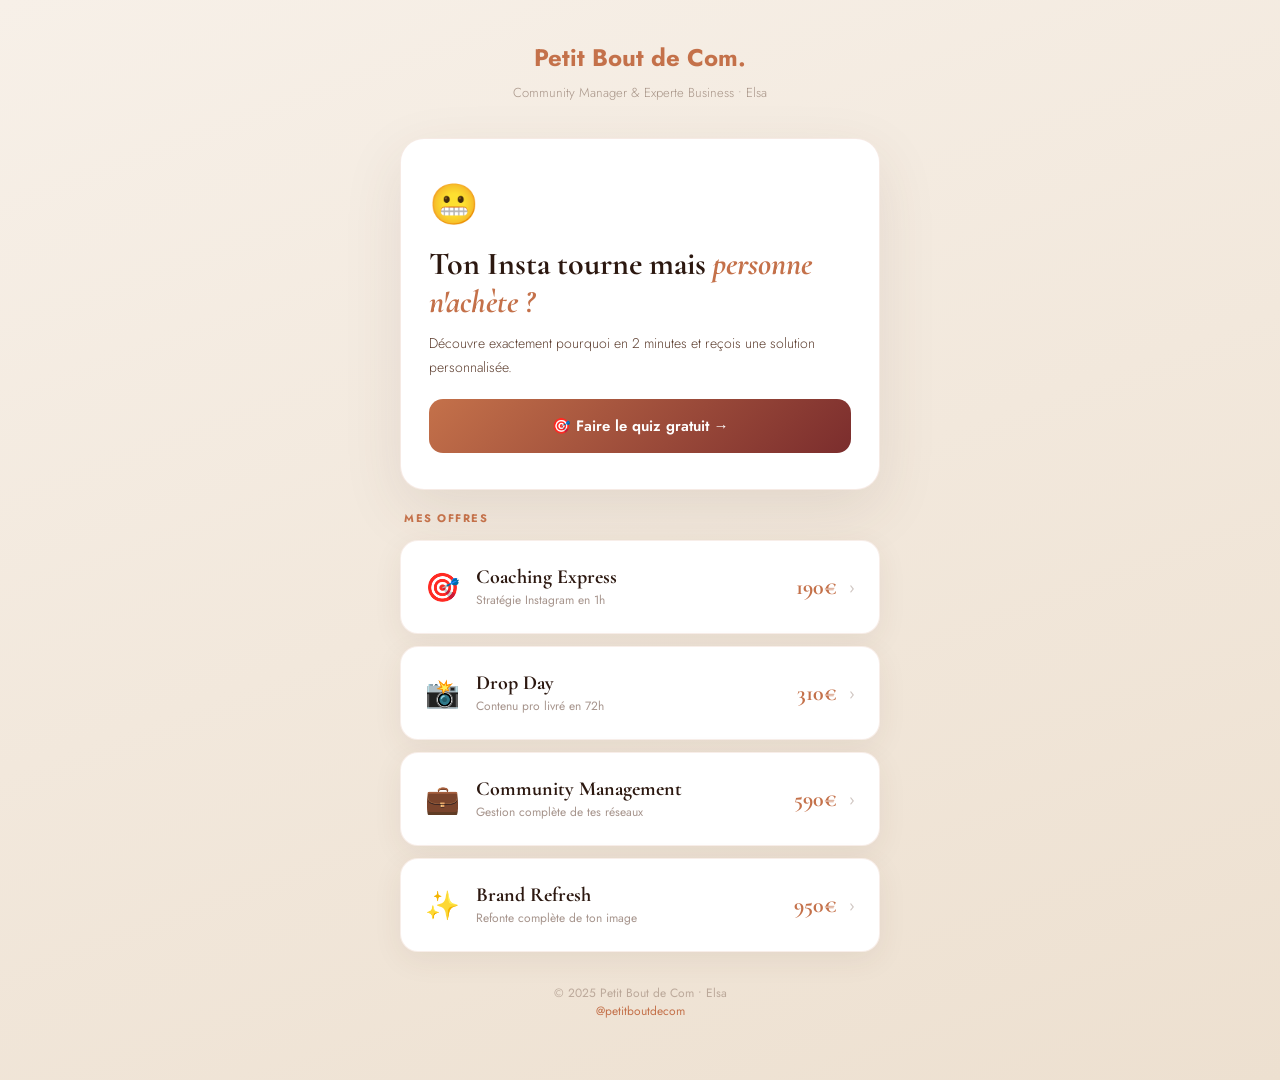
==== index.html @ a1b35b78 "Add files via upload" ====
<!DOCTYPE html>
<html lang="fr">
<head>
  <meta charset="UTF-8" />
  <meta name="viewport" content="width=device-width, initial-scale=1.0" />
  <title>Petit Bout de Com • Elsa</title>
  <link href="https://fonts.googleapis.com/css2?family=Cormorant+Garamond:ital,wght@0,700;1,700&family=Jost:wght@300;400;500;600;700&display=swap" rel="stylesheet" />
  <style>
    * { box-sizing: border-box; margin: 0; padding: 0; }
    body { background: linear-gradient(160deg, #F7F0E8 0%, #EDE0D0 100%); min-height: 100vh; font-family: 'Jost', sans-serif; color: #2C1810; }
    .container { max-width: 520px; margin: 0 auto; padding: 40px 20px; }
    .logo { text-align: center; margin-bottom: 8px; }
    .logo span { font-family: 'Jost', sans-serif; font-size: 24px; font-weight: 700; color: #C4714A; }
    .tagline { text-align: center; color: rgba(92,61,46,0.5); font-size: 13px; font-weight: 300; margin-bottom: 36px; }
    .hero { background: #fff; border-radius: 24px; padding: 36px 28px; box-shadow: 0 20px 60px rgba(92,61,46,0.1); border: 1px solid rgba(196,113,74,0.15); margin-bottom: 20px; }
    .hero-emoji { font-size: 40px; margin-bottom: 12px; }
    .hero h1 { font-family: 'Cormorant Garamond', serif; font-size: 32px; font-weight: 700; line-height: 1.2; margin-bottom: 10px; }
    .hero h1 em { color: #C4714A; }
    .hero p { color: #5C3D2E; font-size: 14px; line-height: 1.7; font-weight: 300; margin-bottom: 20px; }
    .quiz-btn { display: block; width: 100%; background: linear-gradient(135deg, #C4714A, #7B2D2D); color: #fff; border-radius: 14px; padding: 16px 20px; font-size: 15px; font-weight: 600; text-align: center; text-decoration: none; transition: all 0.2s; }
    .quiz-btn:hover { opacity: 0.88; transform: scale(0.98); }
    .section-title { font-size: 11px; font-weight: 700; letter-spacing: 0.14em; text-transform: uppercase; color: #C4714A; margin-bottom: 14px; padding-left: 4px; }
    .offer-card { background: #fff; border-radius: 18px; padding: 24px 24px; box-shadow: 0 8px 30px rgba(92,61,46,0.07); border: 1px solid rgba(196,113,74,0.12); margin-bottom: 12px; text-decoration: none; display: flex; align-items: center; justify-content: space-between; transition: all 0.2s; }
    .offer-card:hover { transform: translateY(-2px); box-shadow: 0 14px 40px rgba(92,61,46,0.12); border-color: rgba(196,113,74,0.3); }
    .offer-left { display: flex; align-items: center; gap: 16px; }
    .offer-emoji { font-size: 28px; }
    .offer-name { font-family: 'Cormorant Garamond', serif; font-size: 20px; font-weight: 700; color: #2C1810; margin-bottom: 2px; }
    .offer-desc { font-size: 12px; color: rgba(92,61,46,0.55); font-weight: 400; }
    .offer-price { font-family: 'Cormorant Garamond', serif; font-size: 22px; font-weight: 700; color: #C4714A; white-space: nowrap; }
    .arrow { color: rgba(92,61,46,0.3); font-size: 16px; margin-left: 8px; }
    .divider { height: 1px; background: rgba(92,61,46,0.08); margin: 20px 0; }
    .footer { text-align: center; color: rgba(92,61,46,0.35); font-size: 12px; margin-top: 32px; padding-bottom: 20px; }
  </style>
</head>
<body>
  <div class="container">
    <div class="logo"><span>Petit Bout de Com.</span></div>
    <p class="tagline">Community Manager & Experte Business • Elsa</p>

    <!-- Hero Quiz -->
    <div class="hero">
      <div class="hero-emoji">😬</div>
      <h1>Ton Insta tourne mais <em>personne n'achète ?</em></h1>
      <p>Découvre exactement pourquoi en 2 minutes et reçois une solution personnalisée.</p>
      <a href="quiz.html" class="quiz-btn">🎯 Faire le quiz gratuit →</a>
    </div>

    <!-- Offres -->
    <p class="section-title">Mes offres</p>

    <a href="coaching-express.html" class="offer-card">
      <div class="offer-left">
        <div class="offer-emoji">🎯</div>
        <div>
          <div class="offer-name">Coaching Express</div>
          <div class="offer-desc">Stratégie Instagram en 1h</div>
        </div>
      </div>
      <div style="display:flex;align-items:center;gap:4px">
        <div class="offer-price">190€</div>
        <div class="arrow">›</div>
      </div>
    </a>

    <a href="drop-day.html" class="offer-card">
      <div class="offer-left">
        <div class="offer-emoji">📸</div>
        <div>
          <div class="offer-name">Drop Day</div>
          <div class="offer-desc">Contenu pro livré en 72h</div>
        </div>
      </div>
      <div style="display:flex;align-items:center;gap:4px">
        <div class="offer-price">310€</div>
        <div class="arrow">›</div>
      </div>
    </a>

    <a href="community-management.html" class="offer-card">
      <div class="offer-left">
        <div class="offer-emoji">💼</div>
        <div>
          <div class="offer-name">Community Management</div>
          <div class="offer-desc">Gestion complète de tes réseaux</div>
        </div>
      </div>
      <div style="display:flex;align-items:center;gap:4px">
        <div class="offer-price">590€</div>
        <div class="arrow">›</div>
      </div>
    </a>

    <a href="brand-refresh.html" class="offer-card">
      <div class="offer-left">
        <div class="offer-emoji">✨</div>
        <div>
          <div class="offer-name">Brand Refresh</div>
          <div class="offer-desc">Refonte complète de ton image</div>
        </div>
      </div>
      <div style="display:flex;align-items:center;gap:4px">
        <div class="offer-price">950€</div>
        <div class="arrow">›</div>
      </div>
    </a>

    <div class="footer">
      © 2025 Petit Bout de Com • Elsa<br />
      <a href="https://ig.me/m/petitboutdecom" style="color:#C4714A;text-decoration:none;">@petitboutdecom</a>
    </div>
  </div>
</body>
</html>
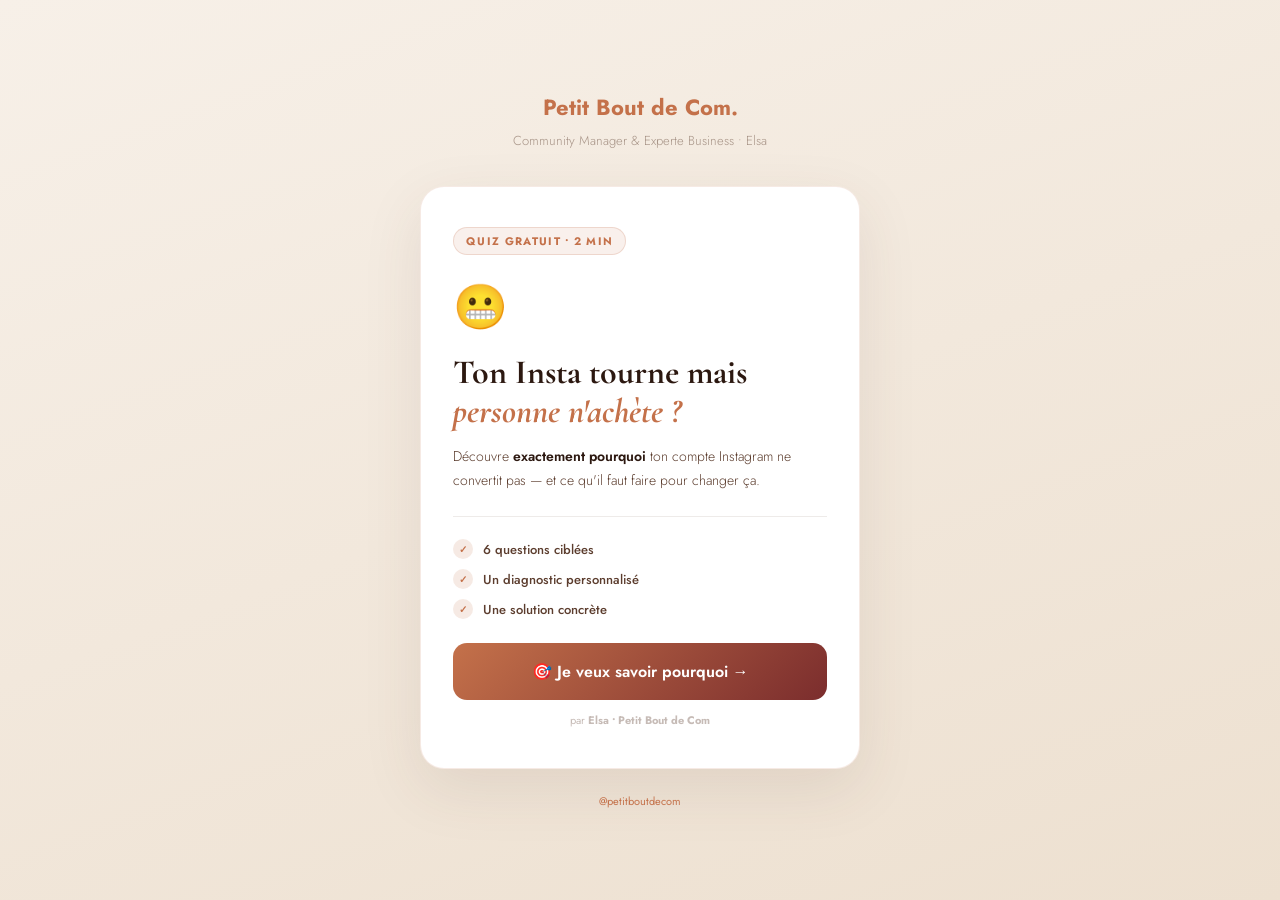
==== commit e8195572: "Add files via upload" ====
--- a/index.html
+++ b/index.html
@@ -7,106 +7,45 @@
   <link href="https://fonts.googleapis.com/css2?family=Cormorant+Garamond:ital,wght@0,700;1,700&family=Jost:wght@300;400;500;600;700&display=swap" rel="stylesheet" />
   <style>
     * { box-sizing: border-box; margin: 0; padding: 0; }
-    body { background: linear-gradient(160deg, #F7F0E8 0%, #EDE0D0 100%); min-height: 100vh; font-family: 'Jost', sans-serif; color: #2C1810; }
-    .container { max-width: 520px; margin: 0 auto; padding: 40px 20px; }
+    body { background: linear-gradient(160deg, #F7F0E8 0%, #EDE0D0 100%); min-height: 100vh; font-family: 'Jost', sans-serif; color: #2C1810; display: flex; align-items: center; justify-content: center; }
+    .container { max-width: 480px; width: 100%; margin: 0 auto; padding: 40px 20px; }
     .logo { text-align: center; margin-bottom: 8px; }
-    .logo span { font-family: 'Jost', sans-serif; font-size: 24px; font-weight: 700; color: #C4714A; }
+    .logo span { font-family: 'Jost', sans-serif; font-size: 22px; font-weight: 700; color: #C4714A; }
     .tagline { text-align: center; color: rgba(92,61,46,0.5); font-size: 13px; font-weight: 300; margin-bottom: 36px; }
-    .hero { background: #fff; border-radius: 24px; padding: 36px 28px; box-shadow: 0 20px 60px rgba(92,61,46,0.1); border: 1px solid rgba(196,113,74,0.15); margin-bottom: 20px; }
-    .hero-emoji { font-size: 40px; margin-bottom: 12px; }
-    .hero h1 { font-family: 'Cormorant Garamond', serif; font-size: 32px; font-weight: 700; line-height: 1.2; margin-bottom: 10px; }
-    .hero h1 em { color: #C4714A; }
-    .hero p { color: #5C3D2E; font-size: 14px; line-height: 1.7; font-weight: 300; margin-bottom: 20px; }
-    .quiz-btn { display: block; width: 100%; background: linear-gradient(135deg, #C4714A, #7B2D2D); color: #fff; border-radius: 14px; padding: 16px 20px; font-size: 15px; font-weight: 600; text-align: center; text-decoration: none; transition: all 0.2s; }
-    .quiz-btn:hover { opacity: 0.88; transform: scale(0.98); }
-    .section-title { font-size: 11px; font-weight: 700; letter-spacing: 0.14em; text-transform: uppercase; color: #C4714A; margin-bottom: 14px; padding-left: 4px; }
-    .offer-card { background: #fff; border-radius: 18px; padding: 24px 24px; box-shadow: 0 8px 30px rgba(92,61,46,0.07); border: 1px solid rgba(196,113,74,0.12); margin-bottom: 12px; text-decoration: none; display: flex; align-items: center; justify-content: space-between; transition: all 0.2s; }
-    .offer-card:hover { transform: translateY(-2px); box-shadow: 0 14px 40px rgba(92,61,46,0.12); border-color: rgba(196,113,74,0.3); }
-    .offer-left { display: flex; align-items: center; gap: 16px; }
-    .offer-emoji { font-size: 28px; }
-    .offer-name { font-family: 'Cormorant Garamond', serif; font-size: 20px; font-weight: 700; color: #2C1810; margin-bottom: 2px; }
-    .offer-desc { font-size: 12px; color: rgba(92,61,46,0.55); font-weight: 400; }
-    .offer-price { font-family: 'Cormorant Garamond', serif; font-size: 22px; font-weight: 700; color: #C4714A; white-space: nowrap; }
-    .arrow { color: rgba(92,61,46,0.3); font-size: 16px; margin-left: 8px; }
-    .divider { height: 1px; background: rgba(92,61,46,0.08); margin: 20px 0; }
-    .footer { text-align: center; color: rgba(92,61,46,0.35); font-size: 12px; margin-top: 32px; padding-bottom: 20px; }
+    .card { background: #fff; border-radius: 24px; padding: 40px 32px; box-shadow: 0 20px 60px rgba(92,61,46,0.1); border: 1px solid rgba(196,113,74,0.15); }
+    .badge { display: inline-block; background: rgba(196,113,74,0.1); color: #C4714A; font-size: 11px; font-weight: 700; letter-spacing: 0.12em; text-transform: uppercase; padding: 5px 12px; border-radius: 100px; margin-bottom: 20px; border: 1px solid rgba(196,113,74,0.2); }
+    .emoji { font-size: 44px; margin-bottom: 14px; }
+    h1 { font-family: 'Cormorant Garamond', serif; font-size: 34px; font-weight: 700; line-height: 1.15; margin-bottom: 14px; }
+    h1 em { color: #C4714A; font-style: italic; }
+    .desc { color: #5C3D2E; font-size: 14px; line-height: 1.7; font-weight: 300; margin-bottom: 24px; }
+    .divider { height: 1px; background: rgba(92,61,46,0.1); margin-bottom: 22px; }
+    .check { display: flex; align-items: center; gap: 10px; margin-bottom: 10px; }
+    .check-dot { width: 20px; height: 20px; border-radius: 50%; background: rgba(196,113,74,0.15); display: flex; align-items: center; justify-content: center; font-size: 10px; color: #C4714A; font-weight: 700; flex-shrink: 0; }
+    .check span { font-size: 13px; color: #5C3D2E; font-weight: 500; }
+    .cta { display: block; width: 100%; background: linear-gradient(135deg, #C4714A, #7B2D2D); color: #fff; border-radius: 14px; padding: 17px 20px; font-size: 16px; font-weight: 600; text-align: center; text-decoration: none; transition: all 0.2s; margin-top: 24px; margin-bottom: 12px; }
+    .cta:hover { opacity: 0.88; transform: scale(0.98); }
+    .footer { text-align: center; color: rgba(92,61,46,0.35); font-size: 11px; margin-top: 24px; }
+    .footer a { color: #C4714A; text-decoration: none; }
   </style>
 </head>
 <body>
   <div class="container">
     <div class="logo"><span>Petit Bout de Com.</span></div>
     <p class="tagline">Community Manager & Experte Business • Elsa</p>
-
-    <!-- Hero Quiz -->
-    <div class="hero">
-      <div class="hero-emoji">😬</div>
+    <div class="card">
+      <div class="badge">Quiz gratuit • 2 min</div>
+      <div class="emoji">😬</div>
       <h1>Ton Insta tourne mais <em>personne n'achète ?</em></h1>
-      <p>Découvre exactement pourquoi en 2 minutes et reçois une solution personnalisée.</p>
-      <a href="quiz.html" class="quiz-btn">🎯 Faire le quiz gratuit →</a>
+      <p class="desc">Découvre <strong style="color:#2C1810;font-weight:600">exactement pourquoi</strong> ton compte Instagram ne convertit pas — et ce qu'il faut faire pour changer ça.</p>
+      <div class="divider"></div>
+      <div class="check"><div class="check-dot">✓</div><span>6 questions ciblées</span></div>
+      <div class="check"><div class="check-dot">✓</div><span>Un diagnostic personnalisé</span></div>
+      <div class="check"><div class="check-dot">✓</div><span>Une solution concrète</span></div>
+      <a href="quiz.html" class="cta">🎯 Je veux savoir pourquoi →</a>
+      <p style="text-align:center;font-size:11px;color:rgba(92,61,46,0.35);margin:0">par <strong>Elsa • Petit Bout de Com</strong></p>
     </div>
-
-    <!-- Offres -->
-    <p class="section-title">Mes offres</p>
-
-    <a href="coaching-express.html" class="offer-card">
-      <div class="offer-left">
-        <div class="offer-emoji">🎯</div>
-        <div>
-          <div class="offer-name">Coaching Express</div>
-          <div class="offer-desc">Stratégie Instagram en 1h</div>
-        </div>
-      </div>
-      <div style="display:flex;align-items:center;gap:4px">
-        <div class="offer-price">190€</div>
-        <div class="arrow">›</div>
-      </div>
-    </a>
-
-    <a href="drop-day.html" class="offer-card">
-      <div class="offer-left">
-        <div class="offer-emoji">📸</div>
-        <div>
-          <div class="offer-name">Drop Day</div>
-          <div class="offer-desc">Contenu pro livré en 72h</div>
-        </div>
-      </div>
-      <div style="display:flex;align-items:center;gap:4px">
-        <div class="offer-price">310€</div>
-        <div class="arrow">›</div>
-      </div>
-    </a>
-
-    <a href="community-management.html" class="offer-card">
-      <div class="offer-left">
-        <div class="offer-emoji">💼</div>
-        <div>
-          <div class="offer-name">Community Management</div>
-          <div class="offer-desc">Gestion complète de tes réseaux</div>
-        </div>
-      </div>
-      <div style="display:flex;align-items:center;gap:4px">
-        <div class="offer-price">590€</div>
-        <div class="arrow">›</div>
-      </div>
-    </a>
-
-    <a href="brand-refresh.html" class="offer-card">
-      <div class="offer-left">
-        <div class="offer-emoji">✨</div>
-        <div>
-          <div class="offer-name">Brand Refresh</div>
-          <div class="offer-desc">Refonte complète de ton image</div>
-        </div>
-      </div>
-      <div style="display:flex;align-items:center;gap:4px">
-        <div class="offer-price">950€</div>
-        <div class="arrow">›</div>
-      </div>
-    </a>
-
     <div class="footer">
-      © 2025 Petit Bout de Com • Elsa<br />
-      <a href="https://ig.me/m/petitboutdecom" style="color:#C4714A;text-decoration:none;">@petitboutdecom</a>
+      <a href="https://www.instagram.com/petitboutdecom/" target="_blank">@petitboutdecom</a>
     </div>
   </div>
 </body>
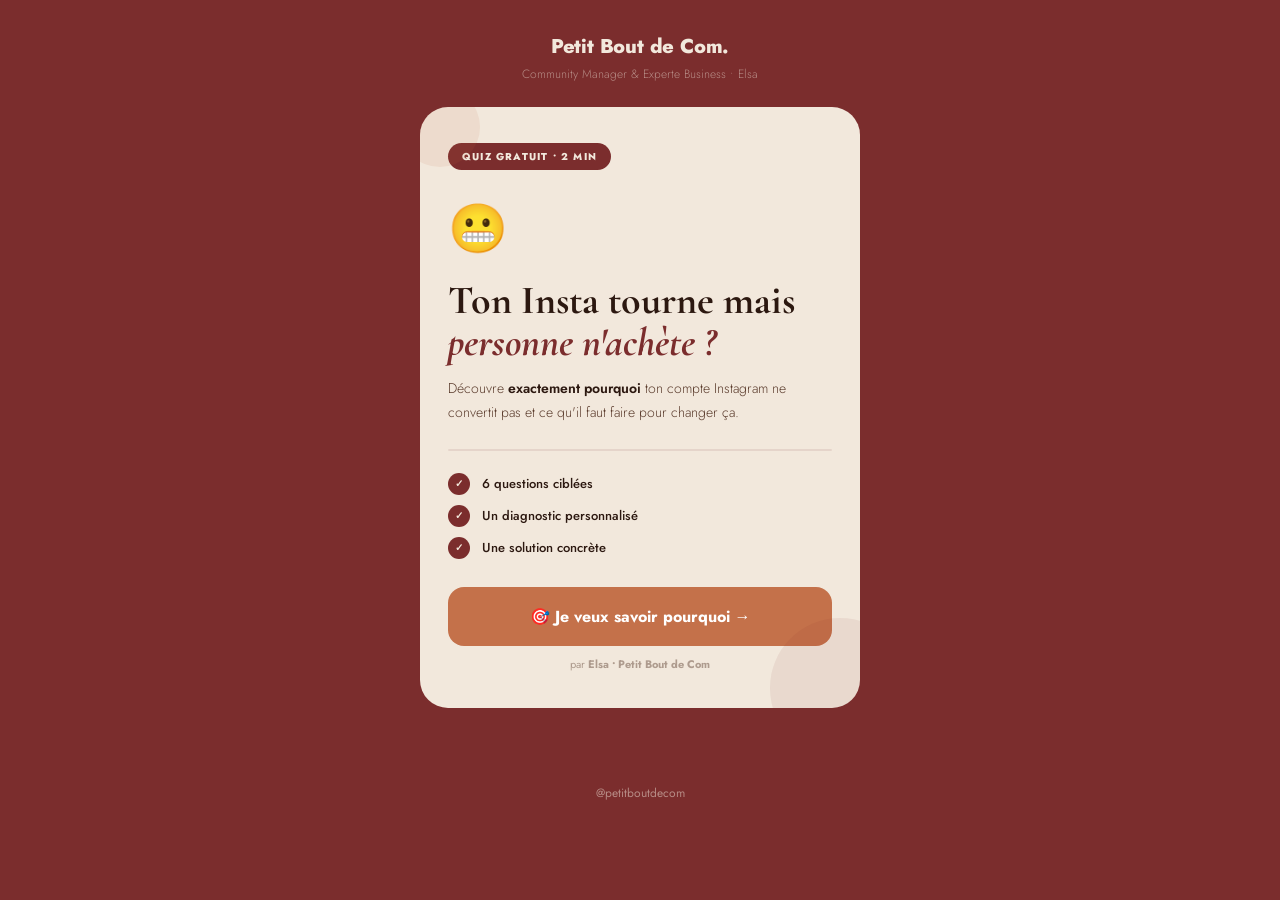
==== commit ad6292f0: "Add files via upload" ====
--- a/index.html
+++ b/index.html
@@ -4,49 +4,61 @@
   <meta charset="UTF-8" />
   <meta name="viewport" content="width=device-width, initial-scale=1.0" />
   <title>Petit Bout de Com • Elsa</title>
-  <link href="https://fonts.googleapis.com/css2?family=Cormorant+Garamond:ital,wght@0,700;1,700&family=Jost:wght@300;400;500;600;700&display=swap" rel="stylesheet" />
+  <link href="https://fonts.googleapis.com/css2?family=Cormorant+Garamond:ital,wght@0,700;0,900;1,700&family=Jost:wght@300;400;500;600;700;800&display=swap" rel="stylesheet" />
   <style>
     * { box-sizing: border-box; margin: 0; padding: 0; }
-    body { background: linear-gradient(160deg, #F7F0E8 0%, #EDE0D0 100%); min-height: 100vh; font-family: 'Jost', sans-serif; color: #2C1810; display: flex; align-items: center; justify-content: center; }
-    .container { max-width: 480px; width: 100%; margin: 0 auto; padding: 40px 20px; }
-    .logo { text-align: center; margin-bottom: 8px; }
-    .logo span { font-family: 'Jost', sans-serif; font-size: 22px; font-weight: 700; color: #C4714A; }
-    .tagline { text-align: center; color: rgba(92,61,46,0.5); font-size: 13px; font-weight: 300; margin-bottom: 36px; }
-    .card { background: #fff; border-radius: 24px; padding: 40px 32px; box-shadow: 0 20px 60px rgba(92,61,46,0.1); border: 1px solid rgba(196,113,74,0.15); }
-    .badge { display: inline-block; background: rgba(196,113,74,0.1); color: #C4714A; font-size: 11px; font-weight: 700; letter-spacing: 0.12em; text-transform: uppercase; padding: 5px 12px; border-radius: 100px; margin-bottom: 20px; border: 1px solid rgba(196,113,74,0.2); }
-    .emoji { font-size: 44px; margin-bottom: 14px; }
-    h1 { font-family: 'Cormorant Garamond', serif; font-size: 34px; font-weight: 700; line-height: 1.15; margin-bottom: 14px; }
-    h1 em { color: #C4714A; font-style: italic; }
-    .desc { color: #5C3D2E; font-size: 14px; line-height: 1.7; font-weight: 300; margin-bottom: 24px; }
-    .divider { height: 1px; background: rgba(92,61,46,0.1); margin-bottom: 22px; }
-    .check { display: flex; align-items: center; gap: 10px; margin-bottom: 10px; }
-    .check-dot { width: 20px; height: 20px; border-radius: 50%; background: rgba(196,113,74,0.15); display: flex; align-items: center; justify-content: center; font-size: 10px; color: #C4714A; font-weight: 700; flex-shrink: 0; }
-    .check span { font-size: 13px; color: #5C3D2E; font-weight: 500; }
-    .cta { display: block; width: 100%; background: linear-gradient(135deg, #C4714A, #7B2D2D); color: #fff; border-radius: 14px; padding: 17px 20px; font-size: 16px; font-weight: 600; text-align: center; text-decoration: none; transition: all 0.2s; margin-top: 24px; margin-bottom: 12px; }
+    body { background: #7B2D2D; min-height: 100vh; font-family: 'Jost', sans-serif; }
+    .logo-bar { text-align: center; padding: 32px 20px 24px; }
+    .logo-text { font-size: 20px; font-weight: 800; color: #F2E8DC; letter-spacing: -0.01em; }
+    .tagline { font-size: 12px; color: rgba(242,232,220,0.5); font-weight: 300; margin-top: 4px; }
+    .page-wrap { max-width: 480px; margin: 0 auto; padding: 0 20px 48px; }
+    .card { background: #F2E8DC; border-radius: 28px; padding: 36px 28px; position: relative; overflow: hidden; }
+    .deco1 { position: absolute; width: 140px; height: 140px; border-radius: 50%; background: rgba(123,45,45,0.08); bottom: -50px; right: -50px; }
+    .deco2 { position: absolute; width: 80px; height: 80px; border-radius: 50%; background: rgba(196,113,74,0.1); top: -20px; left: -20px; }
+    .badge { display: inline-block; background: #7B2D2D; color: #F2E8DC; font-size: 10px; font-weight: 800; letter-spacing: 0.12em; text-transform: uppercase; padding: 6px 14px; border-radius: 100px; margin-bottom: 24px; }
+    .emoji { font-size: 48px; margin-bottom: 16px; display: block; }
+    h1 { font-family: 'Cormorant Garamond', serif; font-size: 40px; font-weight: 900; line-height: 1.05; margin-bottom: 14px; color: #2C1810; }
+    h1 em { color: #7B2D2D; font-style: italic; }
+    p.desc { color: #5C3D2E; font-size: 14px; font-weight: 300; line-height: 1.7; margin-bottom: 24px; }
+    .divider { height: 2px; background: rgba(123,45,45,0.1); margin-bottom: 22px; border-radius: 2px; }
+    .check { display: flex; align-items: center; gap: 12px; margin-bottom: 10px; }
+    .check-dot { width: 22px; height: 22px; border-radius: 50%; background: #7B2D2D; display: flex; align-items: center; justify-content: center; font-size: 10px; color: #F2E8DC; font-weight: 800; flex-shrink: 0; }
+    .check span { font-size: 13px; color: #2C1810; font-weight: 500; }
+    .cta { display: block; width: 100%; background: #C4714A; color: #fff; border-radius: 16px; padding: 18px 20px; font-size: 16px; font-weight: 700; text-align: center; text-decoration: none; transition: all 0.2s; margin-top: 28px; margin-bottom: 10px; }
     .cta:hover { opacity: 0.88; transform: scale(0.98); }
-    .footer { text-align: center; color: rgba(92,61,46,0.35); font-size: 11px; margin-top: 24px; }
-    .footer a { color: #C4714A; text-decoration: none; }
+    .cta-note { text-align: center; color: rgba(92,61,46,0.45); font-size: 11px; }
+    .footer { text-align: center; padding: 24px; }
+    .footer a { color: rgba(242,232,220,0.5); text-decoration: none; font-size: 12px; }
+    .footer a:hover { color: #F2E8DC; }
+    @keyframes fadeIn { from { opacity:0; transform:translateY(20px); } to { opacity:1; transform:translateY(0); } }
+    .card { animation: fadeIn 0.5s ease both; }
   </style>
 </head>
 <body>
-  <div class="container">
-    <div class="logo"><span>Petit Bout de Com.</span></div>
-    <p class="tagline">Community Manager & Experte Business • Elsa</p>
+  <div class="logo-bar">
+    <div class="logo-text">Petit Bout de Com.</div>
+    <div class="tagline">Community Manager & Experte Business • Elsa</div>
+  </div>
+
+  <div class="page-wrap">
     <div class="card">
-      <div class="badge">Quiz gratuit • 2 min</div>
-      <div class="emoji">😬</div>
+      <div class="deco1"></div>
+      <div class="deco2"></div>
+      <span class="badge">Quiz gratuit • 2 min</span>
+      <span class="emoji">😬</span>
       <h1>Ton Insta tourne mais <em>personne n'achète ?</em></h1>
-      <p class="desc">Découvre <strong style="color:#2C1810;font-weight:600">exactement pourquoi</strong> ton compte Instagram ne convertit pas — et ce qu'il faut faire pour changer ça.</p>
+      <p class="desc">Découvre <strong style="color:#2C1810;font-weight:600">exactement pourquoi</strong> ton compte Instagram ne convertit pas et ce qu'il faut faire pour changer ça.</p>
       <div class="divider"></div>
       <div class="check"><div class="check-dot">✓</div><span>6 questions ciblées</span></div>
       <div class="check"><div class="check-dot">✓</div><span>Un diagnostic personnalisé</span></div>
       <div class="check"><div class="check-dot">✓</div><span>Une solution concrète</span></div>
       <a href="quiz.html" class="cta">🎯 Je veux savoir pourquoi →</a>
-      <p style="text-align:center;font-size:11px;color:rgba(92,61,46,0.35);margin:0">par <strong>Elsa • Petit Bout de Com</strong></p>
+      <p class="cta-note">par <strong>Elsa • Petit Bout de Com</strong></p>
     </div>
-    <div class="footer">
-      <a href="https://www.instagram.com/petitboutdecom/" target="_blank">@petitboutdecom</a>
-    </div>
+  </div>
+
+  <div class="footer">
+    <a href="https://www.instagram.com/petitboutdecom/" target="_blank">@petitboutdecom</a>
   </div>
 </body>
 </html>
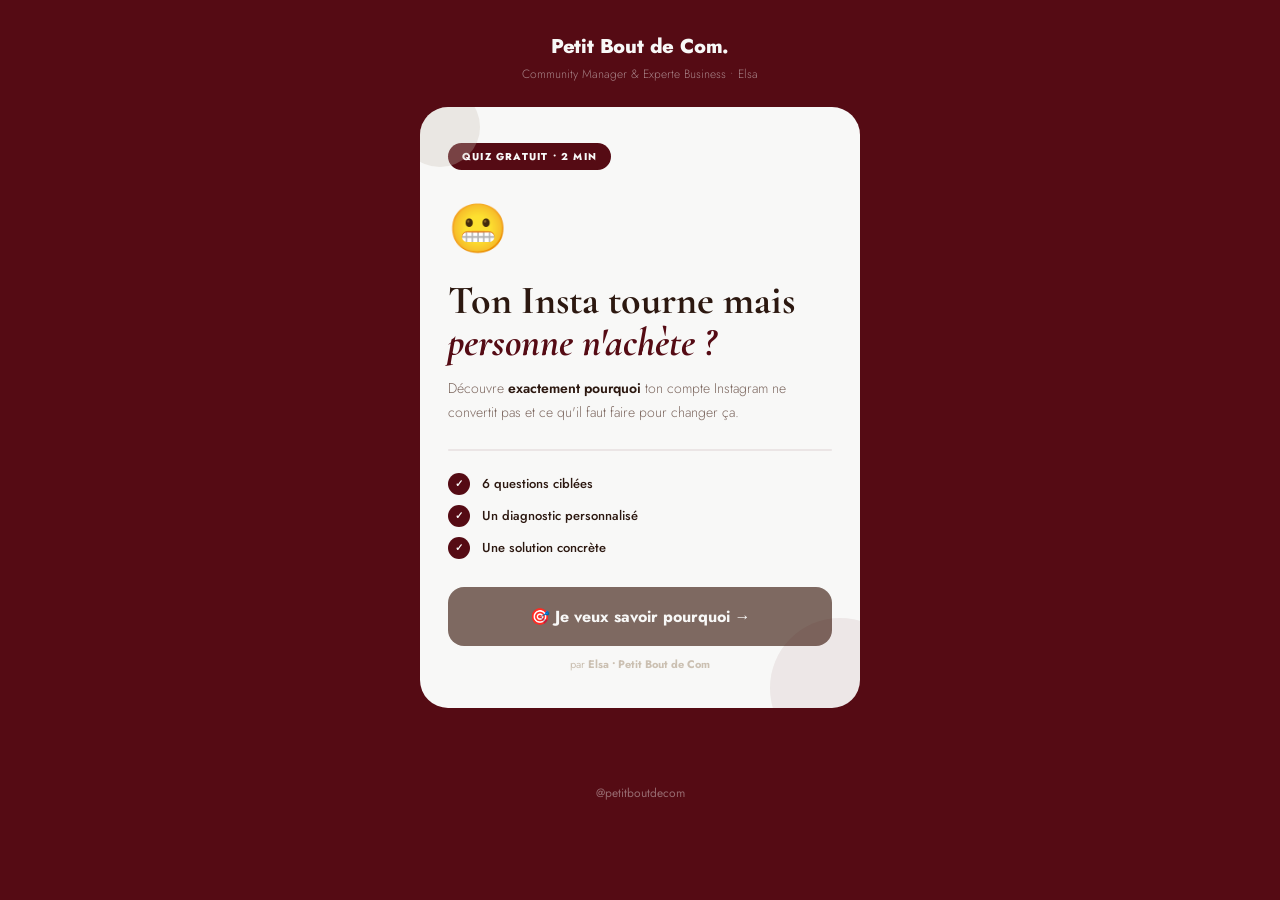
==== commit 2cc183fc: "Add files via upload" ====
--- a/index.html
+++ b/index.html
@@ -7,31 +7,29 @@
   <link href="https://fonts.googleapis.com/css2?family=Cormorant+Garamond:ital,wght@0,700;0,900;1,700&family=Jost:wght@300;400;500;600;700;800&display=swap" rel="stylesheet" />
   <style>
     * { box-sizing: border-box; margin: 0; padding: 0; }
-    body { background: #7B2D2D; min-height: 100vh; font-family: 'Jost', sans-serif; }
+    body { background: #550B14; min-height: 100vh; font-family: 'Jost', sans-serif; }
     .logo-bar { text-align: center; padding: 32px 20px 24px; }
-    .logo-text { font-size: 20px; font-weight: 800; color: #F2E8DC; letter-spacing: -0.01em; }
-    .tagline { font-size: 12px; color: rgba(242,232,220,0.5); font-weight: 300; margin-top: 4px; }
+    .logo-text { font-size: 20px; font-weight: 800; color: #F8F8F7; letter-spacing: -0.01em; }
+    .tagline { font-size: 12px; color: rgba(248,248,247,0.5); font-weight: 300; margin-top: 4px; }
     .page-wrap { max-width: 480px; margin: 0 auto; padding: 0 20px 48px; }
-    .card { background: #F2E8DC; border-radius: 28px; padding: 36px 28px; position: relative; overflow: hidden; }
-    .deco1 { position: absolute; width: 140px; height: 140px; border-radius: 50%; background: rgba(123,45,45,0.08); bottom: -50px; right: -50px; }
-    .deco2 { position: absolute; width: 80px; height: 80px; border-radius: 50%; background: rgba(196,113,74,0.1); top: -20px; left: -20px; }
-    .badge { display: inline-block; background: #7B2D2D; color: #F2E8DC; font-size: 10px; font-weight: 800; letter-spacing: 0.12em; text-transform: uppercase; padding: 6px 14px; border-radius: 100px; margin-bottom: 24px; }
+    .card { background: #F8F8F7; border-radius: 28px; padding: 36px 28px; position: relative; overflow: hidden; animation: fadeIn 0.5s ease both; }
+    .deco1 { position: absolute; width: 140px; height: 140px; border-radius: 50%; background: rgba(85,11,20,0.07); bottom: -50px; right: -50px; }
+    .deco2 { position: absolute; width: 80px; height: 80px; border-radius: 50%; background: rgba(203,192,178,0.3); top: -20px; left: -20px; }
+    .badge { display: inline-block; background: #550B14; color: #F8F8F7; font-size: 10px; font-weight: 800; letter-spacing: 0.12em; text-transform: uppercase; padding: 6px 14px; border-radius: 100px; margin-bottom: 24px; }
     .emoji { font-size: 48px; margin-bottom: 16px; display: block; }
     h1 { font-family: 'Cormorant Garamond', serif; font-size: 40px; font-weight: 900; line-height: 1.05; margin-bottom: 14px; color: #2C1810; }
-    h1 em { color: #7B2D2D; font-style: italic; }
-    p.desc { color: #5C3D2E; font-size: 14px; font-weight: 300; line-height: 1.7; margin-bottom: 24px; }
-    .divider { height: 2px; background: rgba(123,45,45,0.1); margin-bottom: 22px; border-radius: 2px; }
+    h1 em { color: #550B14; font-style: italic; }
+    p.desc { color: #7E6961; font-size: 14px; font-weight: 300; line-height: 1.7; margin-bottom: 24px; }
+    .divider { height: 2px; background: rgba(85,11,20,0.08); margin-bottom: 22px; border-radius: 2px; }
     .check { display: flex; align-items: center; gap: 12px; margin-bottom: 10px; }
-    .check-dot { width: 22px; height: 22px; border-radius: 50%; background: #7B2D2D; display: flex; align-items: center; justify-content: center; font-size: 10px; color: #F2E8DC; font-weight: 800; flex-shrink: 0; }
+    .check-dot { width: 22px; height: 22px; border-radius: 50%; background: #550B14; display: flex; align-items: center; justify-content: center; font-size: 10px; color: #F8F8F7; font-weight: 800; flex-shrink: 0; }
     .check span { font-size: 13px; color: #2C1810; font-weight: 500; }
-    .cta { display: block; width: 100%; background: #C4714A; color: #fff; border-radius: 16px; padding: 18px 20px; font-size: 16px; font-weight: 700; text-align: center; text-decoration: none; transition: all 0.2s; margin-top: 28px; margin-bottom: 10px; }
+    .cta { display: block; width: 100%; background: #7E6961; color: #F8F8F7; border-radius: 16px; padding: 18px 20px; font-size: 16px; font-weight: 700; text-align: center; text-decoration: none; transition: all 0.2s; margin-top: 28px; margin-bottom: 10px; }
     .cta:hover { opacity: 0.88; transform: scale(0.98); }
-    .cta-note { text-align: center; color: rgba(92,61,46,0.45); font-size: 11px; }
+    .cta-note { text-align: center; color: #CBC0B2; font-size: 11px; }
     .footer { text-align: center; padding: 24px; }
-    .footer a { color: rgba(242,232,220,0.5); text-decoration: none; font-size: 12px; }
-    .footer a:hover { color: #F2E8DC; }
+    .footer a { color: rgba(248,248,247,0.4); text-decoration: none; font-size: 12px; }
     @keyframes fadeIn { from { opacity:0; transform:translateY(20px); } to { opacity:1; transform:translateY(0); } }
-    .card { animation: fadeIn 0.5s ease both; }
   </style>
 </head>
 <body>
@@ -39,7 +37,6 @@
     <div class="logo-text">Petit Bout de Com.</div>
     <div class="tagline">Community Manager & Experte Business • Elsa</div>
   </div>
-
   <div class="page-wrap">
     <div class="card">
       <div class="deco1"></div>
@@ -56,9 +53,6 @@
       <p class="cta-note">par <strong>Elsa • Petit Bout de Com</strong></p>
     </div>
   </div>
-
-  <div class="footer">
-    <a href="https://www.instagram.com/petitboutdecom/" target="_blank">@petitboutdecom</a>
-  </div>
+  <div class="footer"><a href="https://www.instagram.com/petitboutdecom/" target="_blank">@petitboutdecom</a></div>
 </body>
 </html>
